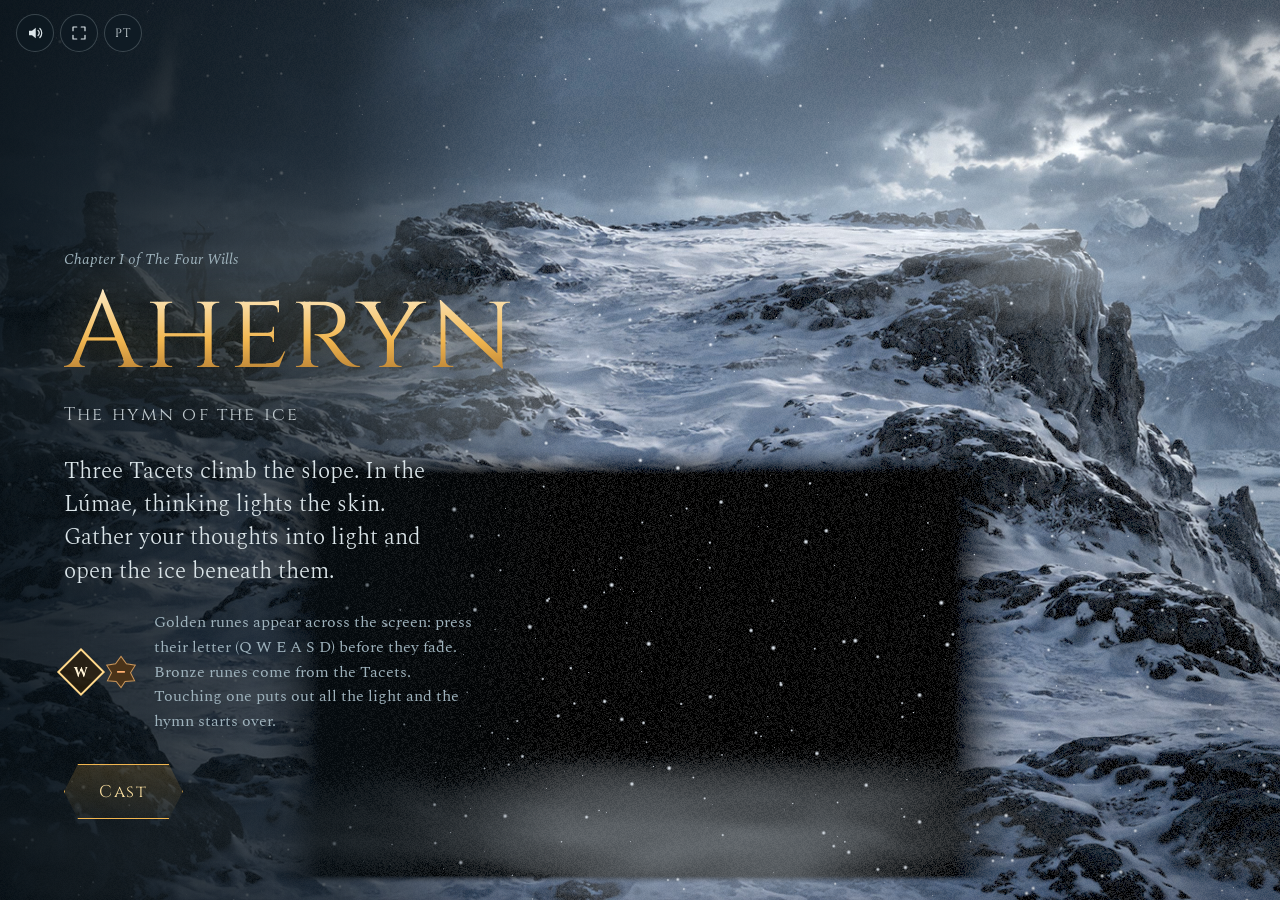
==== jogo/index.html @ 687ad807 "Capitulo I v30: placar do hino de volta" ====
<!doctype html>
<html lang="pt-BR">
<head>
<meta charset="utf-8">
<meta name="viewport" content="width=device-width, initial-scale=1, viewport-fit=cover">
<title>Aheryn: o hino do gelo, As Quatro Vontades</title>
<meta name="description" content="Minigame do Capítulo I de As Quatro Vontades. Três Tacets sobem a encosta; cante o hino e abra o gelo sob eles.">
<meta name="theme-color" content="#0d1b24">
<link rel="preconnect" href="https://fonts.googleapis.com">
<link rel="preconnect" href="https://fonts.gstatic.com" crossorigin>
<link href="https://fonts.googleapis.com/css2?family=Cinzel:wght@400;600;700&family=Spectral:ital,wght@0,300;0,400;1,300;1,400&display=swap" rel="stylesheet">
<link rel="stylesheet" href="style.css?v=30">
<link rel="icon" href="data:image/svg+xml,<svg xmlns='http://www.w3.org/2000/svg' viewBox='0 0 100 100'><text y='.9em' font-size='90'>❄️</text></svg>">
</head>
<body>
<canvas id="scene"></canvas>

<div class="chrome">
  <button id="mute" class="icon" aria-label="Som">
    <svg viewBox="0 0 24 24"><path d="M4 9h4l5-4v14l-5-4H4z"/><path class="w" d="M16 8.5a5 5 0 0 1 0 7M18.5 6a8.5 8.5 0 0 1 0 12"/><path class="x" d="M16 9l6 6M22 9l-6 6"/></svg>
  </button>
  <button id="fs" class="icon" aria-label="Tela cheia"><svg viewBox="0 0 24 24"><path d="M4 9V4h5M20 9V4h-5M4 15v5h5M20 15v5h-5"/></svg></button>
  <button id="lang" class="icon txt">EN</button>
</div>

<div id="hud">
  <div class="barrow"><div id="bar"><i></i><b></b></div><span id="mult" data-m="1">×1</span></div>
  <div id="score">0</div>
  <div id="time">3:30</div>
</div>
<svg id="links"></svg>
<div id="field"></div>
<div id="judges"></div>
<p id="caption" class="caption"></p>

<section id="title" class="panel">
  <p class="book" data-t="book">Capítulo I de As Quatro Vontades</p>
  <h1 data-t="title">Aheryn</h1>
  <p class="sub" data-t="sub">O hino do gelo</p>
  <p class="lede" data-t="lede"></p>
  <div class="how">
    <div class="legend" aria-hidden="true">
      <span class="lg-rune"><b>W</b></span>
      <svg viewBox="0 0 100 100" class="lg-trap"><path d="M50 4 L66 26 L92 30 L78 52 L90 76 L62 78 L50 96 L36 78 L10 76 L22 52 L8 30 L34 26 Z"/><rect x="38" y="47" width="24" height="5" rx="2"/></svg>
    </div>
    <p><span data-t="how1"></span><br><span data-t="how2"></span></p>
  </div>
  <button id="start" class="cta" disabled data-t="loading">Carregando o gelo</button>
  <p class="rotate" data-t="rotate"></p>
  <div id="load"><i></i></div>
</section>

<section id="end" class="panel hide">
  <p id="endLine" class="endline"></p>
  <p id="rank" hidden></p>
  <p id="endTip" class="tip"></p>
  <dl id="stats"></dl>
  <div id="lb">
    <div id="lbForm"><input id="lbName" maxlength="16" autocomplete="nickname" data-ph="lb_ph"><button id="lbSend" data-t="lb_send">Gravar no placar</button></div>
    <p id="lbMsg"></p>
    <p id="lbTitle" data-t="lb_title">Os que cantaram mais alto</p>
    <ol id="lbList"></ol>
  </div>
  <div class="row">
    <button id="again" class="cta" data-t="again">Cantar de novo</button>
    <button id="back" class="ghost" data-t="back">Voltar ao início</button>
  </div>
</section>

<div id="cine"><video id="cineVideo" playsinline webkit-playsinline preload="auto"></video><button id="skip" class="ghost" data-t="skip">Pular</button></div>

<script type="module" src="game.js?v=30"></script>
</body>
</html>
---- jogo/style.css ----
:root {
  --ice-night: #0d1b24;
  --frost: #dce6ea;
  --mist: #9fb3bd;
  --lumae: #f1b650;
  --lumae-hot: #ffe3a3;
  --glacier: #6fd6cf;
  --bronze: #b0824a;
  --serif-d: 'Cinzel', 'Trajan Pro', 'Times New Roman', serif;
  --serif: 'Spectral', 'Iowan Old Style', Georgia, serif;
  box-sizing: border-box;
  padding-top: env(safe-area-inset-top, 0px);
  padding-bottom: env(safe-area-inset-bottom, 0px);
}
*, *::before, *::after { box-sizing: inherit; }
html, body { margin: 0; height: 100%; overflow: hidden; background: var(--ice-night); color: var(--frost); }
body { font-family: var(--serif); -webkit-font-smoothing: antialiased; user-select: none; -webkit-user-select: none; touch-action: none; }
#scene { position: fixed; inset: 0; width: 100vw; height: 100vh; display: block; }
body.hurt #scene { filter: saturate(0.6) brightness(1.15); }
button { font: inherit; color: inherit; cursor: pointer; }
button:focus-visible { outline: 2px solid var(--lumae-hot); outline-offset: 3px; }

/* ---------- controles do canto ---------- */
.chrome { position: fixed; top: calc(14px + env(safe-area-inset-top, 0px)); left: 16px; display: flex; gap: 6px; z-index: 30; }
.icon { width: 38px; height: 38px; border-radius: 50%; border: 1px solid rgba(220,230,234,.22); background: rgba(13,27,36,.35); backdrop-filter: blur(6px); display: grid; place-items: center; padding: 0; transition: border-color .2s, background .2s; }
.icon:hover { border-color: rgba(241,182,80,.6); background: rgba(13,27,36,.55); }
.icon svg { width: 18px; height: 18px; fill: none; stroke: var(--frost); stroke-width: 1.6; stroke-linecap: round; stroke-linejoin: round; }
.icon svg path:first-child { fill: var(--frost); stroke: none; }
#fs svg path:first-child { fill: none; stroke: var(--frost); }
#mute .x { display: none; } #mute.off .x { display: block; } #mute.off .w { display: none; }
.icon.txt { font-family: var(--serif-d); font-size: 12px; letter-spacing: .06em; }

/* ---------- painéis (título / fim) ---------- */
.panel {
  position: fixed; left: 0; bottom: 0; top: 0; z-index: 20;
  width: min(560px, 100%); padding: 0 clamp(24px, 5vw, 64px) clamp(32px, 7vh, 72px);
  display: flex; flex-direction: column; justify-content: flex-end;
  background: linear-gradient(90deg, rgba(8,17,23,.86) 0%, rgba(8,17,23,.62) 60%, rgba(8,17,23,0) 100%);
  transition: opacity .9s ease, transform .9s ease;
}
.panel.hide { opacity: 0; transform: translateX(-24px); pointer-events: none; }
.book { font-size: 15px; font-style: italic; color: var(--mist); margin: 0 0 6px; }
h1 {
  font-family: var(--serif-d); font-weight: 400; margin: 0; line-height: 1.05;
  font-size: clamp(56px, 8.5vw, 112px); letter-spacing: .03em;
  display: inline-block; align-self: flex-start; padding: 0 .12em 0 0; overflow: visible;
  background: linear-gradient(180deg, #fff6df 0%, var(--lumae) 55%, #9a6526 100%);
  -webkit-background-clip: text; background-clip: text; color: transparent;
  filter: drop-shadow(0 0 22px rgba(241,182,80,.35));
}
.sub { font-family: var(--serif-d); font-size: clamp(14px, 1.6vw, 18px); letter-spacing: .12em; color: var(--frost); margin: 10px 0 28px; opacity: .85; }
.lede { font-size: clamp(19px, 2vw, 23px); line-height: 1.45; font-weight: 300; margin: 0 0 22px; max-width: 32ch; }
.how { display: flex; gap: 16px; align-items: center; margin-bottom: 30px; color: var(--mist); font-size: 16px; line-height: 1.55; }
.how p { margin: 0; max-width: 40ch; }
.keys { display: grid; grid-template-columns: repeat(3, 22px); grid-template-rows: repeat(2, 22px); gap: 3px; flex: none; }
.keys span { display: grid; place-items: center; border: 1px solid rgba(220,230,234,.3); border-radius: 4px; font-size: 12px; color: var(--frost); }
.keys span:nth-child(1) { grid-column: 2; grid-row: 1; }
.keys span:nth-child(2) { grid-column: 1; grid-row: 2; }
.keys span:nth-child(3) { grid-column: 2; grid-row: 2; }
.keys span:nth-child(4) { grid-column: 3; grid-row: 2; }
.cta {
  align-self: flex-start; font-family: var(--serif-d); font-size: 17px; letter-spacing: .1em;
  padding: 15px 34px; border: 1px solid var(--lumae); color: var(--lumae-hot);
  background: linear-gradient(180deg, rgba(241,182,80,.18), rgba(241,182,80,.04));
  clip-path: polygon(14px 0, calc(100% - 14px) 0, 100% 50%, calc(100% - 14px) 100%, 14px 100%, 0 50%);
  transition: background .25s, color .25s, box-shadow .25s;
}
.cta:hover:not(:disabled) { background: linear-gradient(180deg, rgba(241,182,80,.45), rgba(241,182,80,.12)); color: #fff; }
.cta:disabled { opacity: .55; cursor: progress; animation: breathe 1.6s ease-in-out infinite; }
@keyframes breathe { 50% { opacity: .9; } }
.ghost { background: none; border: none; color: var(--mist); font-size: 16px; font-style: italic; padding: 14px 8px; text-decoration: underline; text-underline-offset: 4px; text-decoration-color: rgba(159,179,189,.4); }
.ghost:hover { color: var(--frost); }

#end { justify-content: flex-start; padding-top: max(56px, calc(5vh + env(safe-area-inset-top, 0px))); padding-bottom: max(32px, calc(4vh + env(safe-area-inset-bottom, 0px))); }
.endline { font-size: clamp(26px, 3.2vw, 38px); font-style: italic; font-weight: 300; line-height: 1.3; margin: 0 0 14px; max-width: 20ch; }
#end.won .endline { color: var(--lumae-hot); text-shadow: 0 0 30px rgba(241,182,80,.4); }
#end.lost .endline { color: var(--frost); }
.tip { color: var(--mist); font-size: 16px; line-height: 1.5; margin: 0 0 18px; max-width: 38ch; }
.tip:empty { display: none; }
#stats { display: grid; grid-template-columns: repeat(3, minmax(0, 150px)); gap: 14px 24px; margin: 12px 0 34px; }
#stats div { border-top: 1px solid rgba(220,230,234,.18); padding-top: 8px; }
#stats dt { font-size: 14px; color: var(--mist); font-style: italic; }
#stats dd { margin: 2px 0 0; font-family: var(--serif-d); font-size: 24px; color: var(--frost); }
.row { display: flex; gap: 18px; align-items: center; flex-wrap: wrap; }

/* ---------- HUD ---------- */
#hud { position: fixed; top: calc(14px + env(safe-area-inset-top, 0px)); left: 0; right: 0; z-index: 10; pointer-events: none; opacity: 0; transition: opacity .6s; }
#hud.show { opacity: 1; }
.barrow { display: flex; align-items: center; justify-content: center; gap: 14px; margin-top: 12px; }
#bar { position: relative; width: min(460px, 52vw); height: 6px; border-radius: 3px; background: rgba(13,27,36,.55); box-shadow: inset 0 0 0 1px rgba(220,230,234,.14); --v: 0; }
#bar i { position: absolute; inset: 0; transform-origin: left; transform: scaleX(var(--v)); border-radius: 3px;
  background: linear-gradient(90deg, #7a4b16, var(--lumae) 55%, var(--lumae-hot)); box-shadow: 0 0 calc(6px + var(--v) * 22px) rgba(241,182,80,.8); }
#bar b { position: absolute; top: -5px; width: 16px; height: 16px; left: calc(var(--v) * 100% - 8px); border-radius: 50%;
  background: radial-gradient(circle, #fff 0%, var(--lumae-hot) 30%, rgba(241,182,80,0) 70%); opacity: calc(.3 + var(--v)); }
#mult { font-family: var(--serif-d); font-size: 22px; min-width: 2.4em; color: var(--mist); text-shadow: 0 2px 8px rgba(0,0,0,.7); transition: color .3s; }
#mult[data-m="2"] { color: var(--frost); }
#mult[data-m="3"] { color: var(--lumae); }
#mult[data-m="4"] { color: var(--lumae-hot); text-shadow: 0 0 16px rgba(241,182,80,.9), 0 2px 8px rgba(0,0,0,.7); }
#mult.up { animation: multup .6s cubic-bezier(.2,.8,.3,1.4); }
@keyframes multup { 0% { transform: scale(1.9); } 100% { transform: none; } }
#score { position: fixed; top: calc(52px + env(safe-area-inset-top, 0px)); right: 22px; font-family: var(--serif-d); font-size: 17px; color: var(--lumae-hot); text-shadow: 0 2px 10px rgba(0,0,0,.6); font-variant-numeric: tabular-nums; }
#time { position: fixed; top: calc(14px + env(safe-area-inset-top, 0px)); right: 22px; font-family: var(--serif-d); font-size: 26px; letter-spacing: .06em; color: var(--frost); text-shadow: 0 2px 10px rgba(0,0,0,.6); font-variant-numeric: tabular-nums; }
#time.danger { color: #ffb070; animation: throb 1s ease-in-out infinite; }
@keyframes throb { 50% { transform: scale(1.08); text-shadow: 0 0 18px rgba(255,120,40,.6); } }
#judges { position: fixed; inset: 0; pointer-events: none; z-index: 11; }
.judge { position: absolute; transform: translate(-50%, -50%); font-family: var(--serif-d); font-size: 16px; letter-spacing: .04em; white-space: nowrap; animation: judge .7s ease-out forwards; text-shadow: 0 2px 8px rgba(0,0,0,.8); }
.judge.p { color: var(--lumae-hot); font-size: 18px; }
.judge.g { color: var(--frost); }
.judge.m { color: var(--mist); font-family: var(--serif); font-style: italic; }
.judge.t { color: #ff9a5a; font-size: 24px; }
@keyframes judge { 0% { opacity: 0; transform: translate(-50%, -30%) scale(.8); } 15% { opacity: 1; transform: translate(-50%, -60%) scale(1.05); } 100% { opacity: 0; transform: translate(-50%, -140%); } }

/* ---------- cinemáticas ---------- */
#cine { position: fixed; inset: 0; z-index: 8; background: #000; opacity: 0; pointer-events: none; transition: opacity .5s ease; }
#cine.show { opacity: 1; pointer-events: auto; }
#cine video { width: 100%; height: 100%; object-fit: cover; }
body.portrait #cine video { object-fit: contain; }
#skip { position: absolute; right: 22px; bottom: calc(18px + env(safe-area-inset-bottom, 0px)); display: none; }
#cine.skippable #skip { display: block; }

/* ---------- carregamento / legenda do título ---------- */
#load { width: 220px; height: 2px; margin-top: 16px; background: rgba(220,230,234,.15); --p: 0; }
#load i { display: block; height: 100%; width: calc(var(--p) * 100%); background: var(--lumae); transition: width .2s; }
body.ready #load { opacity: 0; transition: opacity .6s; }
.legend { display: flex; gap: 6px; flex: none; }
.legend svg { width: 34px; height: 34px; }
.lg-gold path { fill: rgba(40,28,10,.6); stroke: var(--lumae-hot); stroke-width: 5; }
.lg-gold .c { fill: none; stroke: #fff3d6; stroke-width: 9; stroke-linecap: round; stroke-linejoin: round; }
.lg-trap path { fill: #4a3319; stroke: #c8955a; stroke-width: 3; }
.lg-trap rect { fill: #ffb070; }
#rank { margin: 0 0 18px; }
#rank span { display: block; font-style: italic; color: var(--mist); font-size: 15px; }
#rank strong { font-family: var(--serif-d); font-weight: 400; font-size: clamp(22px, 2.6vw, 30px); color: var(--lumae-hot); }

/* ---------- legendas ---------- */
.caption { position: fixed; left: 4vw; bottom: 9vh; margin: 0; z-index: 9; width: min(560px, 44vw); text-align: left;
  font-style: italic; font-weight: 300; font-size: clamp(19px, 2.1vw, 26px); line-height: 1.35; color: var(--frost);
  text-shadow: 0 2px 18px rgba(0,0,0,.9), 0 0 2px rgba(0,0,0,.8); opacity: 0; transform: translateY(8px); transition: opacity .8s ease, transform .8s ease; pointer-events: none; }
.caption.show { opacity: 1; transform: none; }
.caption.cold { color: #bfe9f0; }

/* ---------- runas ---------- */
#links { position: fixed; inset: 0; width: 100vw; height: 100vh; z-index: 9; pointer-events: none; }
#links line { stroke: rgba(255,224,160,.85); stroke-width: 2.5; stroke-dasharray: 3 6; stroke-linecap: round; filter: drop-shadow(0 0 4px rgba(241,182,80,.8)); }
#field { position: fixed; inset: 0; z-index: 10; pointer-events: none; }
.rune { position: absolute; width: var(--sz, 72px); height: var(--sz, 72px); margin: calc(var(--sz, 72px) / -2) 0 0 calc(var(--sz, 72px) / -2);
  padding: 0; border: 0; background: none; pointer-events: auto; touch-action: none; -webkit-tap-highlight-color: transparent;
  animation: born .28s cubic-bezier(.2,.9,.3,1.4); transition: left .45s cubic-bezier(.3,.7,.3,1), top .45s cubic-bezier(.3,.7,.3,1); }
.rune.fly { transition: none; }
.rune svg { position: absolute; inset: 0; width: 100%; height: 100%; overflow: visible; }
.rune .ring { transform: rotate(-90deg); }
.rune .ring circle { fill: none; stroke: var(--glacier); stroke-width: 4; stroke-linecap: round; stroke-dasharray: 289; stroke-dashoffset: 0;
  animation: ring var(--life) linear forwards; filter: drop-shadow(0 0 4px rgba(111,214,207,.8)); }
@keyframes ring { 0% { stroke-dashoffset: 0; stroke: #9ff0ea; } 65% { stroke: #9ff0ea; } 80% { stroke: #ffb070; } 100% { stroke-dashoffset: 289; stroke: #ff7a3a; } }
.rune .fr path:first-child { fill: rgba(44,30,10,.72); stroke: #ffd98c; stroke-width: 4; }
.rune .fr .in { fill: none; stroke: rgba(255,200,110,.45); stroke-width: 1.5; }
.rune.gold { filter: drop-shadow(0 0 12px rgba(241,182,80,.75)); }
.rune .k { position: absolute; inset: 0; display: grid; place-items: center; font-family: var(--serif-d); font-weight: 700; font-size: calc(var(--sz, 72px) * .36); color: #fff3d6; text-shadow: 0 0 10px rgba(255,190,90,.9); line-height: 1; }
.rune .gl path { fill: none; stroke: #fff3d6; stroke-width: 7; stroke-linecap: round; stroke-linejoin: round; filter: drop-shadow(0 0 4px rgba(255,190,90,.9)); }
.rune.trap { filter: drop-shadow(0 0 10px rgba(255,90,30,.55)); }
.rune.trap .fr path { fill: #3a2814; stroke: #b4854c; stroke-width: 3; }
.rune.trap .eye { fill: #ffae5c; filter: drop-shadow(0 0 6px #ff6a1a); animation: eye 1.1s ease-in-out infinite; }
@keyframes eye { 50% { opacity: .45; } }
.rune.trap .k { color: #e8b877; text-shadow: 0 0 3px #000, 0 1px 2px #000; font-size: calc(var(--sz, 72px) * .32); }
.rune.trap .gl path { stroke: #e8b877; filter: drop-shadow(0 0 2px #000); }
.rune.trap .ring circle { stroke: #b4854c !important; animation-name: ringb; filter: none; }
@keyframes ringb { to { stroke-dashoffset: 289; } }
.rune .ord { position: absolute; right: -4px; top: -4px; width: 20px; height: 20px; border-radius: 50%; background: #0d1b24; border: 1px solid var(--lumae); color: var(--lumae-hot); font: 600 11px/18px var(--serif-d); font-style: normal; text-align: center; }
.rune.chain { filter: drop-shadow(0 0 16px rgba(255,210,120,.85)); }
.rune.drift { animation: born .28s cubic-bezier(.2,.9,.3,1.4), drift 1.6s ease-in-out .3s infinite alternate; }
@keyframes drift { to { translate: calc(var(--dx) * 26px) calc(var(--dy) * 22px); } }
@keyframes born { 0% { transform: scale(.2); opacity: 0; } 100% { transform: none; opacity: 1; } }
.rune.hit { animation: rhit .45s ease-out forwards; pointer-events: none; }
.rune.fade { animation: rfade .5s ease-in forwards; pointer-events: none; }
.rune.burst { animation: rburst .5s ease-out forwards; pointer-events: none; }
.rune.nope { animation: nope .3s; }
@keyframes rhit { to { transform: scale(1.9); opacity: 0; filter: drop-shadow(0 0 30px #ffd37a) brightness(2.2); } }
@keyframes rfade { to { transform: scale(.6) translateY(14px); opacity: 0; filter: grayscale(1) brightness(.5); } }
@keyframes rburst { to { transform: scale(2.4) rotate(25deg); opacity: 0; filter: brightness(3) sepia(1); } }
@keyframes nope { 25% { translate: -7px 0; } 75% { translate: 7px 0; } }
body.frenzy::before { content: ''; position: fixed; inset: 0; z-index: 7; pointer-events: none; box-shadow: inset 0 0 12vmin rgba(241,160,60,.35); animation: fz .9s ease-in-out infinite alternate; }
@keyframes fz { to { box-shadow: inset 0 0 18vmin rgba(241,160,60,.55); } }
.caption.gold { color: var(--lumae-hot); font-family: var(--serif-d); font-style: normal; letter-spacing: .08em; }
.lg-rune { width: 34px; height: 34px; display: grid; place-items: center; font: 700 14px var(--serif-d); color: #fff3d6; background: rgba(44,30,10,.72); border: 2px solid #ffd98c; transform: rotate(45deg); }
.rotate { display: none; color: var(--mist); font-style: italic; margin: 14px 0 0; }
body.portrait.touch .rotate { display: block; }

@media (max-width: 700px) {
  .panel { width: 100%; background: linear-gradient(0deg, rgba(8,17,23,.92) 0%, rgba(8,17,23,.7) 55%, rgba(8,17,23,0) 100%); }
  .how { display: none; }
  #time { font-size: 20px; }
}
@media (orientation: portrait) and (pointer: coarse) {
  body.playing::after { content: '↻'; position: fixed; left: 16px; bottom: 16px; font-size: 22px; color: var(--mist); }
}
@media (prefers-reduced-motion: reduce) {
  .panel, .caption { transition: none; }
}
.lg-rune b { transform: rotate(-45deg); }
body.portrait #hud .barrow { margin-top: 60px; } body.portrait #bar { width: 70vw; }

/* ---------- placar ---------- */
#lb { margin: 0 0 26px; max-width: 420px; }
#lbForm { display: flex; gap: 8px; margin-bottom: 14px; }
#lbForm[hidden] { display: none; }
#lbName { flex: 1; min-width: 0; font: 400 17px var(--serif); color: var(--frost); background: rgba(13,27,36,.6); border: 1px solid rgba(220,230,234,.28); padding: 10px 12px; border-radius: 2px; }
#lbName:focus { outline: none; border-color: var(--lumae); }
#lbSend { font-family: var(--serif-d); font-size: 13px; letter-spacing: .08em; color: var(--lumae-hot); background: rgba(241,182,80,.12); border: 1px solid var(--lumae); padding: 0 14px; white-space: nowrap; }
#lbSend:disabled { opacity: .5; }
#lbMsg { font-size: 14px; font-style: italic; color: var(--mist); margin: 0 0 8px; min-height: 1em; }
#lbList { list-style: none; margin: 0; padding: 0; counter-reset: lb; max-height: 30vh; overflow: auto; }
#lbList li { display: grid; grid-template-columns: 2em 1fr auto; gap: 8px; padding: 5px 0; border-top: 1px solid rgba(220,230,234,.1); font-size: 16px; counter-increment: lb; }
#lbList li::before { content: counter(lb); color: var(--mist); font-family: var(--serif-d); font-size: 13px; }
#lbList li .n { overflow: hidden; text-overflow: ellipsis; white-space: nowrap; }
#lbList li .n.won::after { content: ' \2726'; color: var(--lumae); font-size: 12px; }
#lbList li .s { font-family: var(--serif-d); color: var(--lumae-hot); font-variant-numeric: tabular-nums; }
#lbList li.me { color: var(--lumae-hot); }
#lbTitle { font-family: var(--serif-d); font-size: 13px; letter-spacing: .1em; color: var(--mist); margin: 0 0 6px; }
#end { overflow-y: auto; -webkit-overflow-scrolling: touch; }
@media (max-height: 560px) { #end { padding-top: 60px; } .endline { font-size: 22px; } #stats { gap: 8px 18px; margin: 6px 0 16px; } #stats dd { font-size: 19px; } #lbList { max-height: 22vh; } }

/* ---------- teclado de símbolos (toque) ---------- */
body.touch .rune { pointer-events: none; }
#keypad { position: fixed; inset: auto 0 0 0; z-index: 12; pointer-events: none; display: none; }
body.playing #keypad { display: block; }
#keypad .kp { position: absolute; bottom: calc(12px + env(safe-area-inset-bottom, 0px)); display: grid; grid-template-columns: repeat(2, 64px); grid-template-rows: repeat(2, 64px); gap: 8px; pointer-events: auto; }
#keypad .kp.l { left: calc(12px + env(safe-area-inset-left, 0px)); }
#keypad .kp.r { right: calc(12px + env(safe-area-inset-right, 0px)); }
#keypad .kp button:nth-child(1) { grid-column: 1 / span 2; justify-self: center; }
#keypad button { width: 64px; height: 64px; padding: 0; border: 0; background: none; touch-action: none; -webkit-tap-highlight-color: transparent; transition: opacity .3s; }
#keypad svg { width: 100%; height: 100%; }
#keypad .kf { fill: rgba(10,20,28,.66); stroke: rgba(241,182,80,.85); stroke-width: 3; }
#keypad .kg { fill: none; stroke: #fff3d6; stroke-width: 8; stroke-linecap: round; stroke-linejoin: round; }
#keypad button.on { transform: scale(.88); filter: drop-shadow(0 0 12px #f1b650) brightness(1.5); }
#keypad button.off { opacity: .25; }
@media (max-height: 420px) { #keypad button { width: 56px; height: 56px; } #keypad .kp { grid-template-columns: repeat(2, 56px); grid-template-rows: repeat(2, 56px); gap: 6px; } }
/* modo livro */
body.book .book, body.book #title .sub { display: none; }
body.book #title h1 { display: none; }
body.book #title .lede { font-size: clamp(20px, 2.4vw, 26px); color: var(--lumae-hot); font-style: italic; }
@media (max-height: 460px) { #title.panel { padding-bottom: 20px; } #title .how { margin-bottom: 14px; font-size: 14px; } #title h1 { font-size: 48px; } }

/* v29: dentro do livro não há placar público */
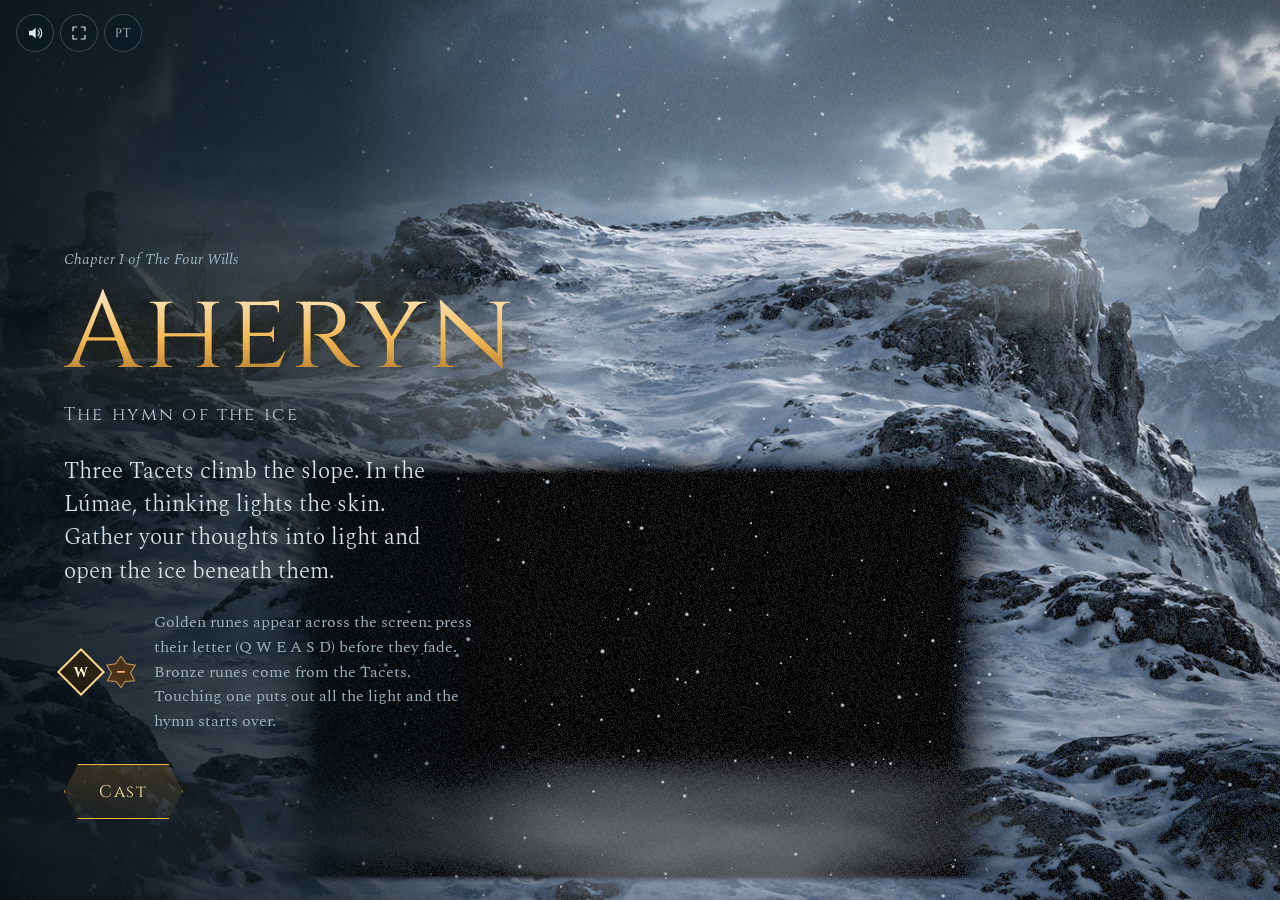
==== commit 1f453e48: "Capitulo I v31: abertura sem tutorial" ====
--- a/jogo/index.html
+++ b/jogo/index.html
@@ -9,7 +9,7 @@
 <link rel="preconnect" href="https://fonts.googleapis.com">
 <link rel="preconnect" href="https://fonts.gstatic.com" crossorigin>
 <link href="https://fonts.googleapis.com/css2?family=Cinzel:wght@400;600;700&family=Spectral:ital,wght@0,300;0,400;1,300;1,400&display=swap" rel="stylesheet">
-<link rel="stylesheet" href="style.css?v=30">
+<link rel="stylesheet" href="style.css?v=31">
 <link rel="icon" href="data:image/svg+xml,<svg xmlns='http://www.w3.org/2000/svg' viewBox='0 0 100 100'><text y='.9em' font-size='90'>❄️</text></svg>">
 </head>
 <body>
@@ -69,6 +69,6 @@
 
 <div id="cine"><video id="cineVideo" playsinline webkit-playsinline preload="auto"></video><button id="skip" class="ghost" data-t="skip">Pular</button></div>
 
-<script type="module" src="game.js?v=30"></script>
+<script type="module" src="game.js?v=31"></script>
 </body>
 </html>
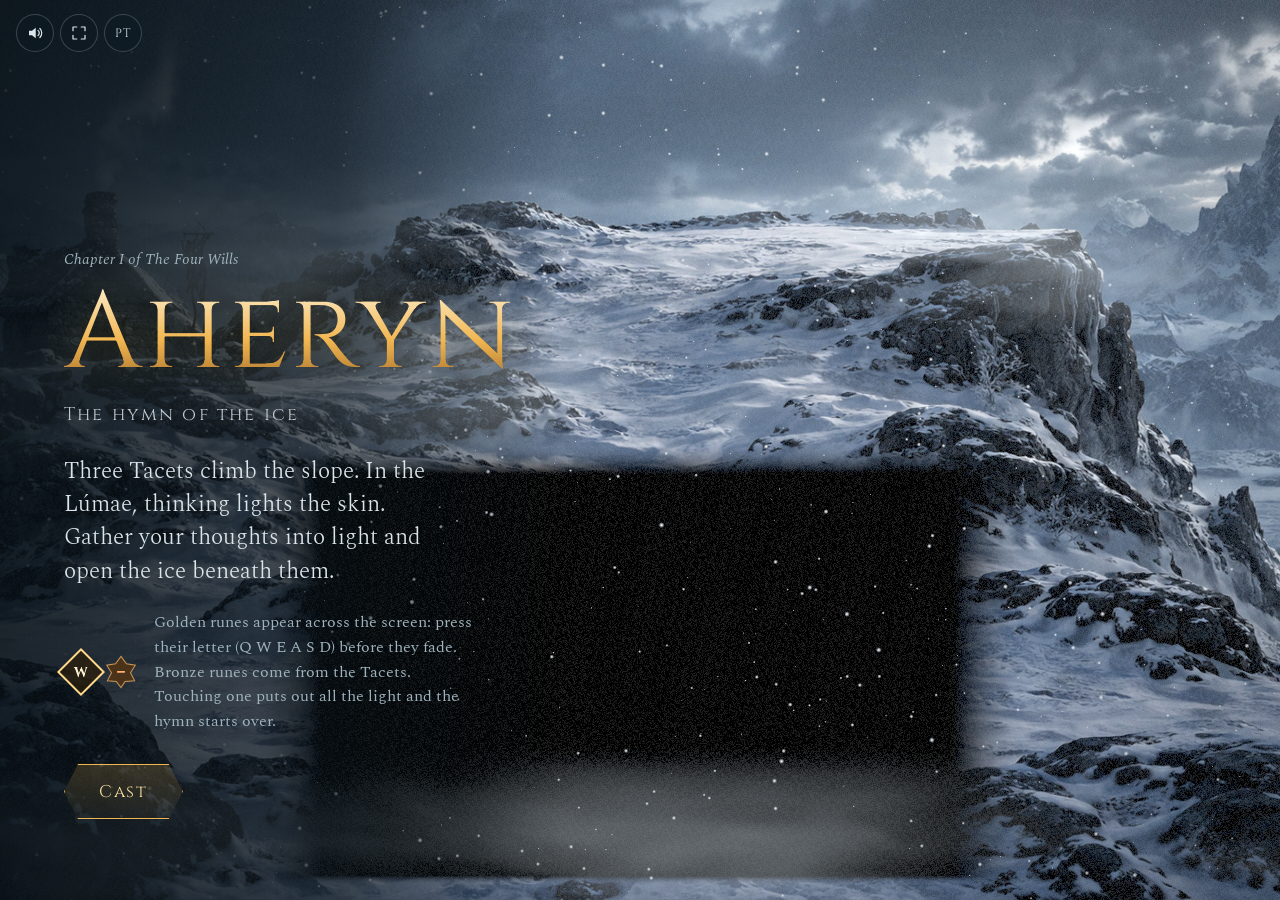
==== commit 971453c5: "Capitulo I v33: Warden Dragon no codex" ====
--- a/jogo/index.html
+++ b/jogo/index.html
@@ -9,7 +9,7 @@
 <link rel="preconnect" href="https://fonts.googleapis.com">
 <link rel="preconnect" href="https://fonts.gstatic.com" crossorigin>
 <link href="https://fonts.googleapis.com/css2?family=Cinzel:wght@400;600;700&family=Spectral:ital,wght@0,300;0,400;1,300;1,400&display=swap" rel="stylesheet">
-<link rel="stylesheet" href="style.css?v=31">
+<link rel="stylesheet" href="style.css?v=33">
 <link rel="icon" href="data:image/svg+xml,<svg xmlns='http://www.w3.org/2000/svg' viewBox='0 0 100 100'><text y='.9em' font-size='90'>❄️</text></svg>">
 </head>
 <body>
@@ -69,6 +69,6 @@
 
 <div id="cine"><video id="cineVideo" playsinline webkit-playsinline preload="auto"></video><button id="skip" class="ghost" data-t="skip">Pular</button></div>
 
-<script type="module" src="game.js?v=31"></script>
+<script type="module" src="game.js?v=33"></script>
 </body>
 </html>
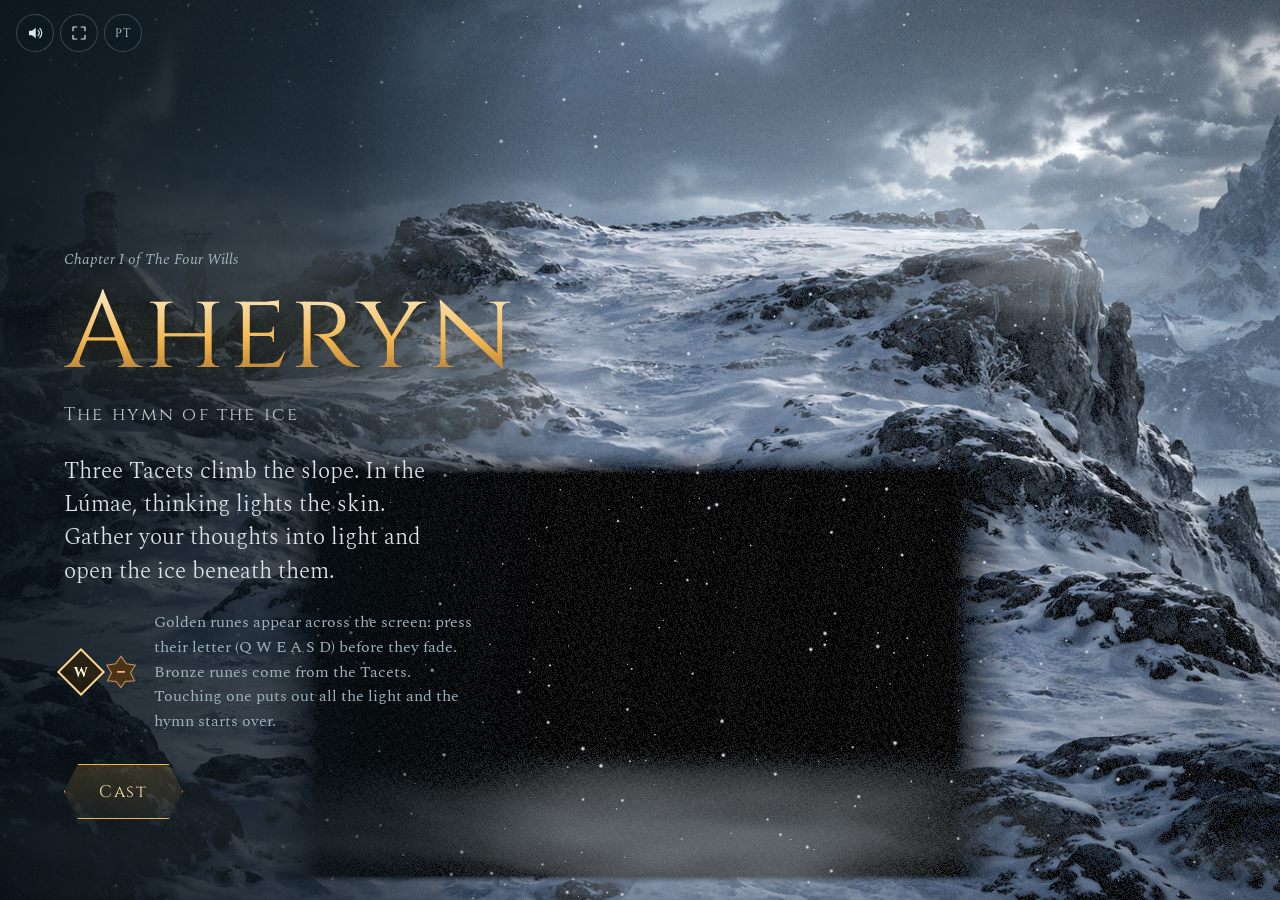
==== commit 2bf1f1ce: "Capitulo I v34: feedback de releitura, cacadores pelo brilho, hino novo, goles apagam a luz" ====
--- a/jogo/index.html
+++ b/jogo/index.html
@@ -9,7 +9,7 @@
 <link rel="preconnect" href="https://fonts.googleapis.com">
 <link rel="preconnect" href="https://fonts.gstatic.com" crossorigin>
 <link href="https://fonts.googleapis.com/css2?family=Cinzel:wght@400;600;700&family=Spectral:ital,wght@0,300;0,400;1,300;1,400&display=swap" rel="stylesheet">
-<link rel="stylesheet" href="style.css?v=33">
+<link rel="stylesheet" href="style.css?v=34">
 <link rel="icon" href="data:image/svg+xml,<svg xmlns='http://www.w3.org/2000/svg' viewBox='0 0 100 100'><text y='.9em' font-size='90'>❄️</text></svg>">
 </head>
 <body>
@@ -69,6 +69,6 @@
 
 <div id="cine"><video id="cineVideo" playsinline webkit-playsinline preload="auto"></video><button id="skip" class="ghost" data-t="skip">Pular</button></div>
 
-<script type="module" src="game.js?v=33"></script>
+<script type="module" src="game.js?v=34"></script>
 </body>
 </html>
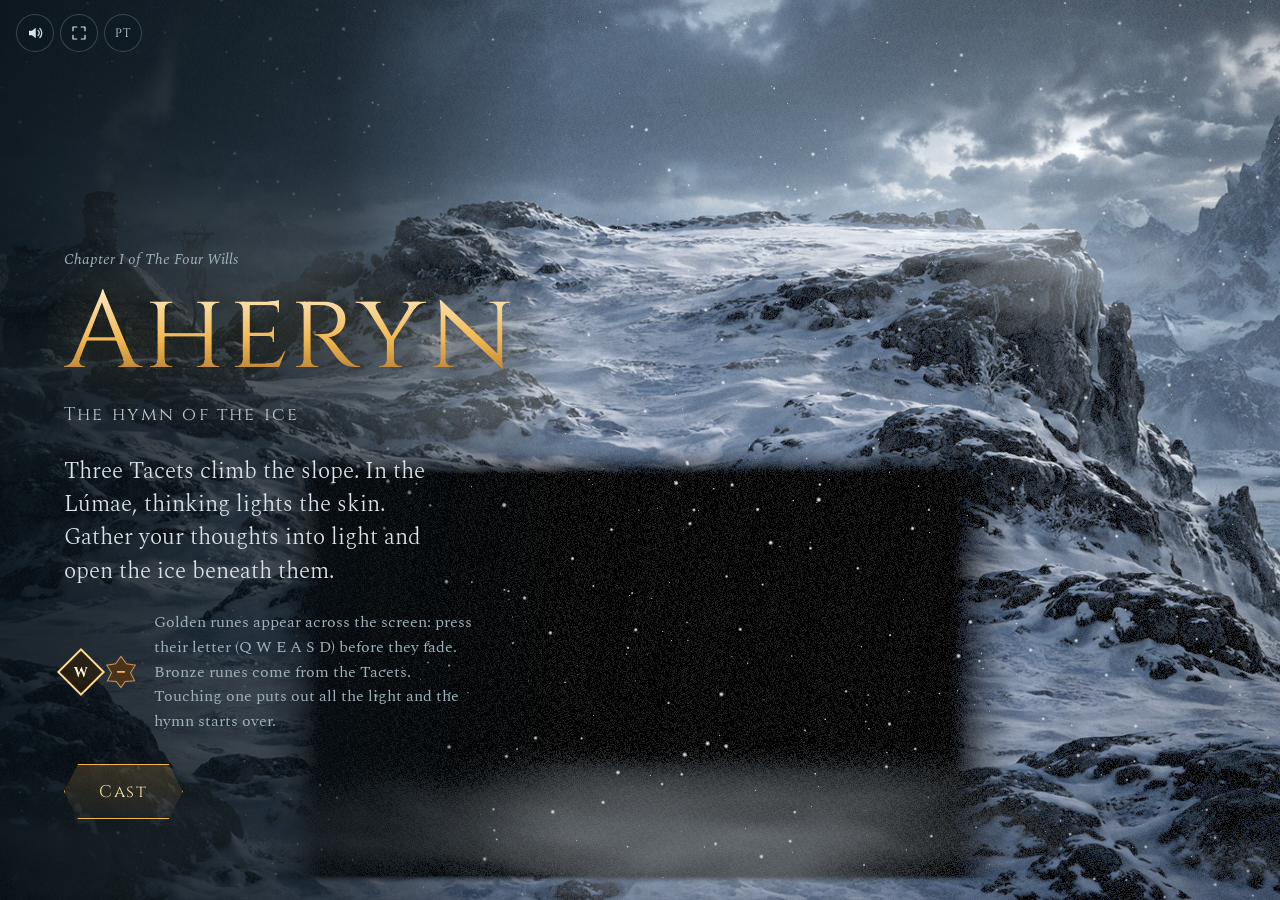
==== commit 3af7c4ee: "Capitulo I v35: nove dias, olhar de longe, dica a Gromm, frascos, despedida de Nuuk, vozes novas" ====
--- a/jogo/index.html
+++ b/jogo/index.html
@@ -9,7 +9,7 @@
 <link rel="preconnect" href="https://fonts.googleapis.com">
 <link rel="preconnect" href="https://fonts.gstatic.com" crossorigin>
 <link href="https://fonts.googleapis.com/css2?family=Cinzel:wght@400;600;700&family=Spectral:ital,wght@0,300;0,400;1,300;1,400&display=swap" rel="stylesheet">
-<link rel="stylesheet" href="style.css?v=34">
+<link rel="stylesheet" href="style.css?v=35">
 <link rel="icon" href="data:image/svg+xml,<svg xmlns='http://www.w3.org/2000/svg' viewBox='0 0 100 100'><text y='.9em' font-size='90'>❄️</text></svg>">
 </head>
 <body>
@@ -69,6 +69,6 @@
 
 <div id="cine"><video id="cineVideo" playsinline webkit-playsinline preload="auto"></video><button id="skip" class="ghost" data-t="skip">Pular</button></div>
 
-<script type="module" src="game.js?v=34"></script>
+<script type="module" src="game.js?v=35"></script>
 </body>
 </html>
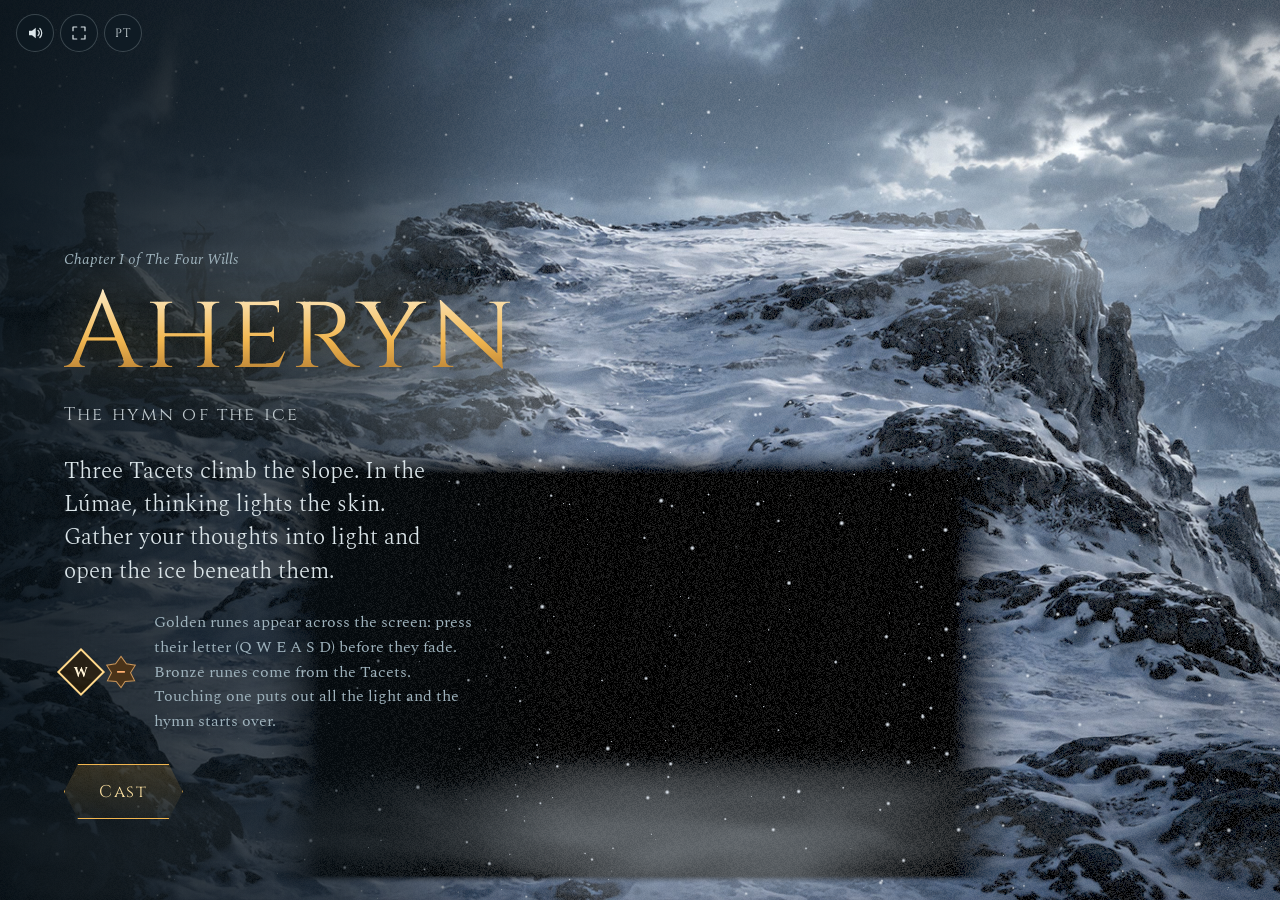
==== commit 834cdd80: "Capitulo I v36: abertura sem pensamentos duplicados" ====
--- a/jogo/index.html
+++ b/jogo/index.html
@@ -9,7 +9,7 @@
 <link rel="preconnect" href="https://fonts.googleapis.com">
 <link rel="preconnect" href="https://fonts.gstatic.com" crossorigin>
 <link href="https://fonts.googleapis.com/css2?family=Cinzel:wght@400;600;700&family=Spectral:ital,wght@0,300;0,400;1,300;1,400&display=swap" rel="stylesheet">
-<link rel="stylesheet" href="style.css?v=35">
+<link rel="stylesheet" href="style.css?v=36">
 <link rel="icon" href="data:image/svg+xml,<svg xmlns='http://www.w3.org/2000/svg' viewBox='0 0 100 100'><text y='.9em' font-size='90'>❄️</text></svg>">
 </head>
 <body>
@@ -69,6 +69,6 @@
 
 <div id="cine"><video id="cineVideo" playsinline webkit-playsinline preload="auto"></video><button id="skip" class="ghost" data-t="skip">Pular</button></div>
 
-<script type="module" src="game.js?v=35"></script>
+<script type="module" src="game.js?v=36"></script>
 </body>
 </html>
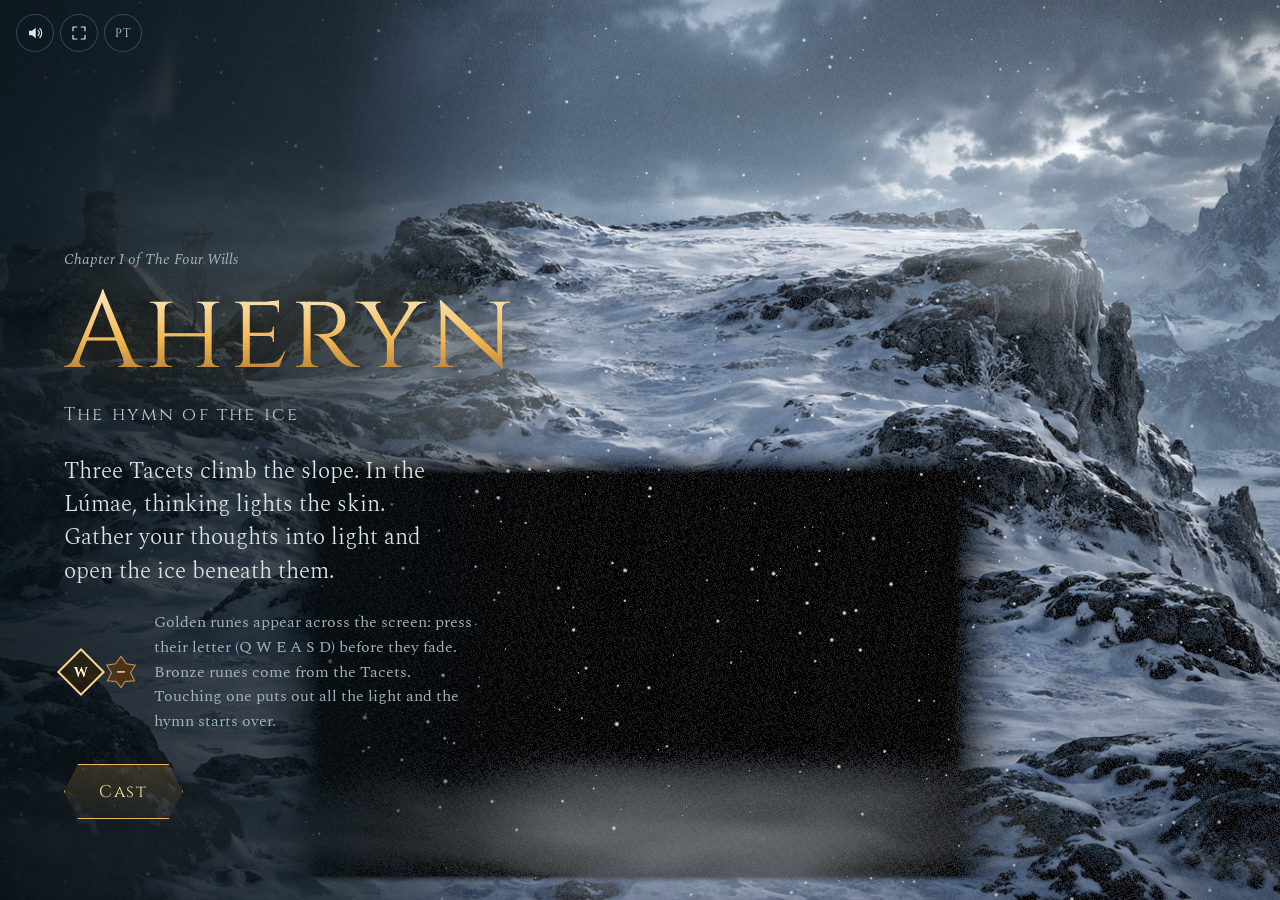
==== commit 04965387: "Cap1 v37: luz escapa no dia 9, mapa de emocoes, silencios" ====
--- a/jogo/index.html
+++ b/jogo/index.html
@@ -9,7 +9,7 @@
 <link rel="preconnect" href="https://fonts.googleapis.com">
 <link rel="preconnect" href="https://fonts.gstatic.com" crossorigin>
 <link href="https://fonts.googleapis.com/css2?family=Cinzel:wght@400;600;700&family=Spectral:ital,wght@0,300;0,400;1,300;1,400&display=swap" rel="stylesheet">
-<link rel="stylesheet" href="style.css?v=36">
+<link rel="stylesheet" href="style.css?v=37">
 <link rel="icon" href="data:image/svg+xml,<svg xmlns='http://www.w3.org/2000/svg' viewBox='0 0 100 100'><text y='.9em' font-size='90'>❄️</text></svg>">
 </head>
 <body>
@@ -69,6 +69,6 @@
 
 <div id="cine"><video id="cineVideo" playsinline webkit-playsinline preload="auto"></video><button id="skip" class="ghost" data-t="skip">Pular</button></div>
 
-<script type="module" src="game.js?v=36"></script>
+<script type="module" src="game.js?v=37"></script>
 </body>
 </html>
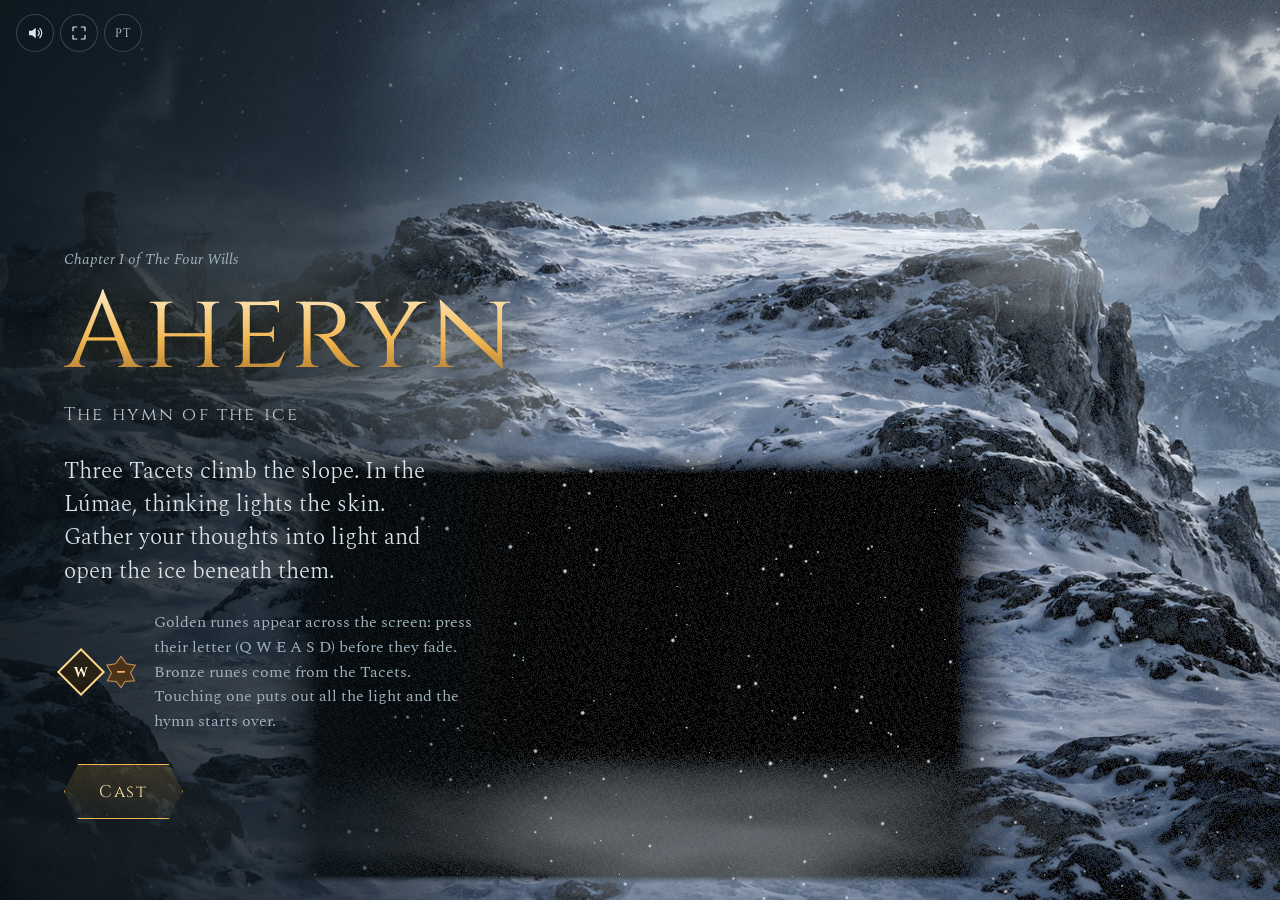
==== commit b35a7f90: "Cap1 v38: ouvir pelo frio, sinal de troca, efeitos de tela, avisos na voz do Aheryn" ====
--- a/jogo/index.html
+++ b/jogo/index.html
@@ -9,7 +9,7 @@
 <link rel="preconnect" href="https://fonts.googleapis.com">
 <link rel="preconnect" href="https://fonts.gstatic.com" crossorigin>
 <link href="https://fonts.googleapis.com/css2?family=Cinzel:wght@400;600;700&family=Spectral:ital,wght@0,300;0,400;1,300;1,400&display=swap" rel="stylesheet">
-<link rel="stylesheet" href="style.css?v=37">
+<link rel="stylesheet" href="style.css?v=38">
 <link rel="icon" href="data:image/svg+xml,<svg xmlns='http://www.w3.org/2000/svg' viewBox='0 0 100 100'><text y='.9em' font-size='90'>❄️</text></svg>">
 </head>
 <body>
@@ -69,6 +69,6 @@
 
 <div id="cine"><video id="cineVideo" playsinline webkit-playsinline preload="auto"></video><button id="skip" class="ghost" data-t="skip">Pular</button></div>
 
-<script type="module" src="game.js?v=37"></script>
+<script type="module" src="game.js?v=38"></script>
 </body>
 </html>
